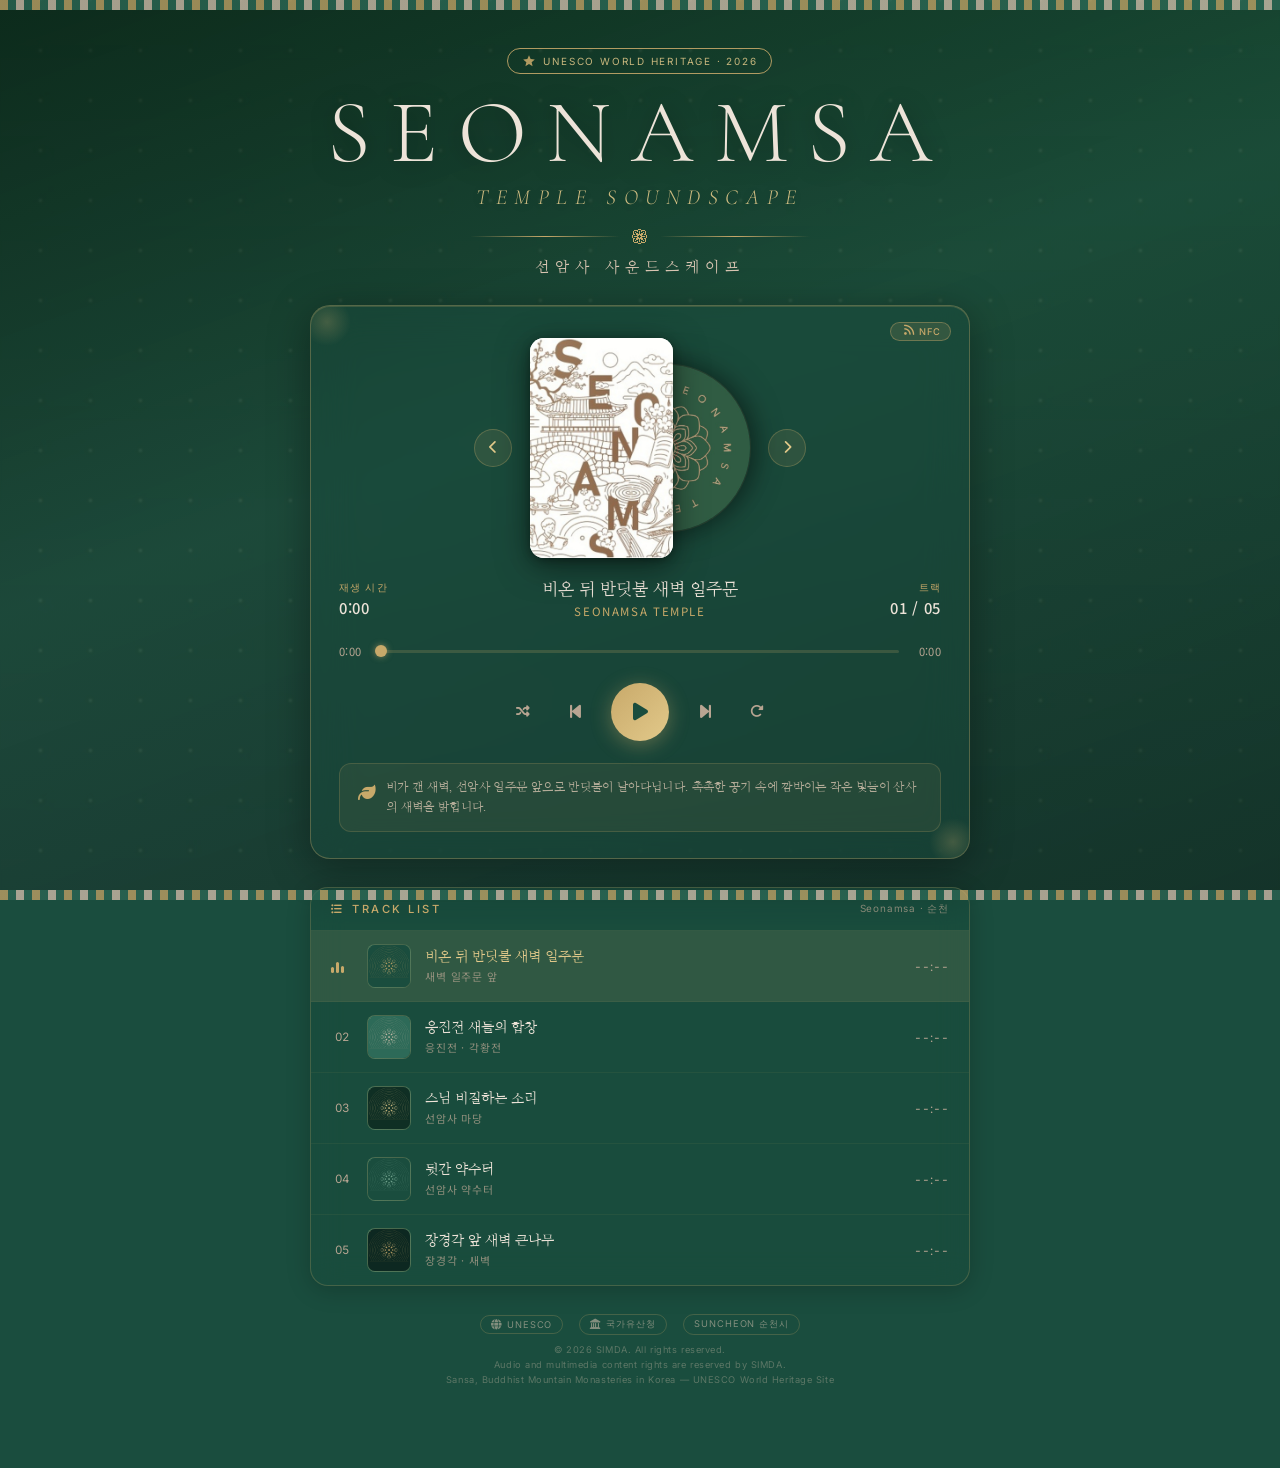
==== seonamsa/index.html @ 5c3d1f8a "feat(seonamsa): 헤더 타이틀 폰트 Cormorant Garamond 교체 + Soundscape 변경" ====
<!DOCTYPE html>
<html lang="ko">
<head>
  <meta charset="UTF-8" />
  <meta name="viewport" content="width=device-width, initial-scale=1.0" />
  <title>Seonamsa Temple Soundscape — 선암사 사운드스케이프</title>
  <meta name="description" content="유네스코 세계유산 선암사의 소리를 담은 사운드트랙. 종소리, 새소리, 계곡 물소리로 만나는 선암사의 고요한 시간." />

  <!-- Fonts -->
  <link rel="preconnect" href="https://fonts.googleapis.com" />
  <link rel="preconnect" href="https://fonts.gstatic.com" crossorigin />
  <link href="https://fonts.googleapis.com/css2?family=Nanum+Myeongjo:wght@400;700;800&family=Cormorant+Garamond:ital,wght@0,300;0,400;0,600;1,300;1,400;1,600&family=Cormorant:wght@300;400;500;600&family=Noto+Sans+KR:wght@300;400;500&family=Inter:wght@300;400;500&display=swap" rel="stylesheet" />

  <!-- Icons -->
  <link rel="stylesheet" href="https://cdn.jsdelivr.net/npm/@fortawesome/fontawesome-free@6.4.0/css/all.min.css" />

  <!-- Styles -->
  <link rel="stylesheet" href="/seonamsa/css/style.css" />
</head>
<body>

  <!-- 단청 상단 장식 -->
  <div class="danchung-top" aria-hidden="true"></div>
  <div class="danchung-bottom" aria-hidden="true"></div>

  <!-- 배경 레이어 -->
  <div class="bg-overlay" id="bgOverlay"></div>
  <div class="bg-image"   id="bgImage"></div>

  <!-- ════════ 메인 컨테이너 ════════ -->
  <main class="player-container">

    <!-- ── 헤더 타이틀 ── -->
    <header class="header-area">
      <div class="unesco-badge" aria-label="유네스코 세계유산">
        UNESCO World Heritage · 2026
      </div>

      <h1 class="title-en"><span class="title-main">Seonamsa</span><span class="title-sub">Temple Soundscape</span></h1>

      <div class="title-divider" aria-hidden="true">
        <span class="lotus-icon">❁</span>
      </div>

      <p class="title-ko">선암사 사운드스케이프</p>
    </header>

    <!-- ── 플레이어 카드 ── -->
    <section class="player-card" aria-label="음악 플레이어">

      <!-- NFC 배지 -->
      <div class="nfc-badge" aria-label="NFC 지원">
        <i class="fas fa-wifi" style="font-size:0.7rem;transform:rotate(45deg)"></i>
        NFC
      </div>

      <!-- 앨범 / 바이닐 -->
      <div class="artwork-section">
        <button class="nav-btn prev-btn" id="prevTrack" aria-label="이전 트랙">
          <i class="fas fa-chevron-left"></i>
        </button>

        <div class="artwork-wrapper">
          <div class="album-art" id="albumArt">
            <img src="/seonamsa/images/cd_cover.jpg" alt="CD 커버" id="albumImg" />
            <div class="album-fallback" id="albumFallback">
              <i class="fas fa-torii-gate"></i>
            </div>
          </div>
          <div class="vinyl" id="vinyl">
            <img src="/seonamsa/images/cd_disc.png" alt="CD 디스크" class="cd-disc-img" />
          </div>
        </div>

        <button class="nav-btn next-btn" id="nextTrack" aria-label="다음 트랙">
          <i class="fas fa-chevron-right"></i>
        </button>
      </div>

      <!-- 메타 정보 -->
      <div class="meta-row">
        <div class="meta-left">
          <span class="meta-label">재생 시간</span>
          <span class="meta-value" id="totalDuration">0:00</span>
        </div>
        <div class="track-info-center">
          <p class="track-title" id="trackTitle">트랙을 선택하세요</p>
          <p class="track-artist" id="trackArtist">Seonamsa Temple</p>
        </div>
        <div class="meta-right">
          <span class="meta-label">트랙</span>
          <span class="meta-value" id="trackNumber">01 / 05</span>
        </div>
      </div>

      <!-- 진행바 -->
      <div class="progress-section">
        <span class="time-current" id="timeCurrent">0:00</span>
        <div class="progress-bar-wrap" id="progressWrap"
             role="slider" aria-label="재생 위치"
             aria-valuemin="0" aria-valuemax="100" aria-valuenow="0" tabindex="0">
          <div class="progress-bar-bg">
            <div class="progress-bar-fill" id="progressFill"></div>
            <div class="progress-thumb"    id="progressThumb"></div>
          </div>
        </div>
        <span class="time-total" id="timeTotal">0:00</span>
      </div>

      <!-- 컨트롤 -->
      <div class="controls-section">
        <button class="ctrl-btn ctrl-sm" id="shuffleBtn" aria-label="셔플" title="셔플">
          <i class="fas fa-random"></i>
        </button>
        <button class="ctrl-btn ctrl-md" id="prevBtn" aria-label="이전" title="이전">
          <i class="fas fa-step-backward"></i>
        </button>
        <button class="ctrl-btn ctrl-lg play-pause-btn" id="playPauseBtn" aria-label="재생/일시정지">
          <i class="fas fa-play" id="playIcon"></i>
        </button>
        <button class="ctrl-btn ctrl-md" id="nextBtn" aria-label="다음" title="다음">
          <i class="fas fa-step-forward"></i>
        </button>
        <button class="ctrl-btn ctrl-sm" id="repeatBtn" aria-label="반복" title="반복">
          <i class="fas fa-redo-alt"></i>
        </button>
      </div>

      <!-- 사운드 설명 -->
      <div class="sound-description">
        <span class="sound-icon"><i class="fas fa-leaf"></i></span>
        <p id="soundDesc">
          선암사에 울려 퍼지는 은은한 종소리와 계곡을 따라 흐르는 물소리,
          숲 사이를 스치는 새소리와 풀벌레 소리까지 — 선암사의 풍경을 고스란히 담았습니다.
        </p>
      </div>

    </section>

    <!-- ── 트랙 리스트 ── -->
    <section class="tracklist-section" aria-label="트랙 목록">
      <div class="tracklist-header">
        <div class="tracklist-header-left">
          <i class="fas fa-list-ul"></i>
          <span>TRACK LIST</span>
        </div>
        <div class="tracklist-header-right">Seonamsa · 순천</div>
      </div>
      <ul class="tracklist" id="tracklist" role="list">
        <!-- JS로 동적 생성 -->
      </ul>
    </section>

    <!-- ── 푸터 ── -->
    <footer class="site-footer">
      <div class="footer-logos">
        <span class="footer-badge"><i class="fas fa-globe" style="font-size:0.65rem"></i> UNESCO</span>
        <span class="footer-badge"><i class="fas fa-landmark" style="font-size:0.65rem"></i> 국가유산청</span>
        <span class="footer-badge">SUNCHEON 순천시</span>
      </div>
      <p class="footer-copy">
        © 2026 SIMDA. All rights reserved.<br>
        Audio and multimedia content rights are reserved by SIMDA.<br>
        Sansa, Buddhist Mountain Monasteries in Korea — UNESCO World Heritage Site
      </p>
    </footer>

  </main>

  <!-- hidden audio -->
  <audio id="audioPlayer" preload="metadata"></audio>

  <script src="/seonamsa/js/player.js"></script>
</body>
</html>
---- seonamsa/css/style.css ----
/* ===================================================
   선암사 사운드트랙 — Redesign v2
   컨셉: 전통 단청 × 포레스트 그린 × 베이지 내추럴
   =================================================== */

/* ── Google Fonts (추가: Nanum Myeongjo 한글 세리프) ── */
@import url('https://fonts.googleapis.com/css2?family=Nanum+Myeongjo:wght@400;700;800&family=Cormorant+Garamond:ital,wght@0,300;0,400;0,600;1,300;1,400;1,600&family=Cormorant:wght@300;400;500;600&family=Noto+Sans+KR:wght@300;400;500&family=Inter:wght@300;400;500&display=swap');

/* ══════════════════════════════════════════
   CSS 변수 — 선암사 팔레트 (반드시 최상단)
══════════════════════════════════════════ */
:root {
  --green-deep:    #1A4D3E;
  --green-mid:     #2D6B58;
  --green-light:   #4A8A72;
  --green-pale:    #7EAF98;
  --beige:         #D9C5B2;
  --beige-light:   #EDE3D8;
  --beige-dark:    #B8A592;
  --gold:          #C8A96A;
  --gold-light:    #E2C98A;
  --white:         #F8F4EE;
  --text-dark:     #1A2E26;
  --text-mid:      #3D5E52;
  --text-light:    #7A9D8F;

  /* 투명도 레이어 */
  --glass-bg:      rgba(26, 77, 62, 0.45);
  --glass-border:  rgba(200, 169, 106, 0.35);
  --glass-hover:   rgba(26, 77, 62, 0.60);
}

/* ── RESET ── */
*, *::before, *::after {
  box-sizing: border-box;
  margin: 0;
  padding: 0;
}

html, body {
  width: 100%;
  min-height: 100vh;
  font-family: 'Noto Sans KR', 'Inter', sans-serif;
  overflow-x: hidden;
}

/* ══════════════════════════════════════════
   배경 — 포레스트 그린 자연 그라디언트
══════════════════════════════════════════ */
body {
  background: #1A4D3E;
}

.bg-image {
  position: fixed;
  inset: 0;
  background: url('../images/background.jpg') center center / cover no-repeat;
  background-color: #1A4D3E;
  z-index: 0;
}

.bg-overlay {
  position: fixed;
  inset: 0;
  background: linear-gradient(
    160deg,
    rgba(10, 35, 25, 0.82) 0%,
    rgba(26, 77, 62, 0.70) 45%,
    rgba(15, 50, 38, 0.80) 100%
  );
  backdrop-filter: blur(1px);
  -webkit-backdrop-filter: blur(1px);
  z-index: 1;
}

/* ══════════════════════════════════════════
   단청 SVG 패턴 — 상단/하단 장식
══════════════════════════════════════════ */
.danchung-top,
.danchung-bottom {
  position: fixed;
  left: 0;
  right: 0;
  height: 10px;
  z-index: 3;
  background: repeating-linear-gradient(
    90deg,
    var(--gold)       0px,
    var(--gold)       8px,
    var(--green-mid)  8px,
    var(--green-mid)  16px,
    var(--beige)      16px,
    var(--beige)      24px,
    var(--green-mid)  24px,
    var(--green-mid)  32px
  );
  opacity: 0.75;
}
.danchung-top    { top: 0; }
.danchung-bottom { bottom: 0; }

/* ══════════════════════════════════════════
   메인 컨테이너
══════════════════════════════════════════ */
.player-container {
  position: relative;
  z-index: 2;
  min-height: 100vh;
  display: flex;
  flex-direction: column;
  align-items: center;
  justify-content: flex-start;
  padding: 48px 16px 64px;
  gap: 28px;
}

/* ══════════════════════════════════════════
   헤더 — 유네스코 배지 + 타이틀
══════════════════════════════════════════ */
.header-area {
  display: flex;
  flex-direction: column;
  align-items: center;
  gap: 14px;
  text-align: center;
  user-select: none;
}

.unesco-badge {
  display: inline-flex;
  align-items: center;
  gap: 7px;
  padding: 5px 14px;
  border: 1px solid var(--gold);
  border-radius: 100px;
  font-size: 0.62rem;
  letter-spacing: 0.18em;
  color: var(--gold-light);
  text-transform: uppercase;
  font-family: 'Inter', sans-serif;
  font-weight: 400;
  opacity: 0.88;
}
.unesco-badge::before {
  content: '';
  width: 14px;
  height: 14px;
  background: var(--gold);
  mask-image: url("data:image/svg+xml,%3Csvg xmlns='http://www.w3.org/2000/svg' viewBox='0 0 24 24'%3E%3Cpath d='M12 2L9.19 8.63 2 9.24l5.46 4.73L5.82 21 12 17.27 18.18 21l-1.64-7.03L22 9.24l-7.19-.61L12 2z'/%3E%3C/svg%3E");
  -webkit-mask-image: url("data:image/svg+xml,%3Csvg xmlns='http://www.w3.org/2000/svg' viewBox='0 0 24 24'%3E%3Cpath d='M12 2L9.19 8.63 2 9.24l5.46 4.73L5.82 21 12 17.27 18.18 21l-1.64-7.03L22 9.24l-7.19-.61L12 2z'/%3E%3C/svg%3E");
  mask-size: contain;
  -webkit-mask-size: contain;
  mask-repeat: no-repeat;
  -webkit-mask-repeat: no-repeat;
  flex-shrink: 0;
}

.title-en {
  display: flex;
  flex-direction: column;
  align-items: center;
  gap: 2px;
  line-height: 1;
}

.title-main {
  font-family: 'Cormorant Garamond', 'Cormorant', serif;
  font-style: normal;
  font-weight: 300;
  font-size: clamp(2.8rem, 9vw, 5.6rem);
  color: var(--beige-light);
  letter-spacing: 0.22em;
  text-transform: uppercase;
  text-shadow: 0 2px 24px rgba(0,0,0,0.35);
  line-height: 1;
}

.title-sub {
  font-family: 'Cormorant Garamond', 'Cormorant', serif;
  font-style: italic;
  font-weight: 300;
  font-size: clamp(0.88rem, 2.8vw, 1.35rem);
  color: var(--gold-light);
  letter-spacing: 0.35em;
  text-transform: uppercase;
  opacity: 0.9;
  line-height: 1.6;
  text-shadow: 0 1px 12px rgba(0,0,0,0.3);
}

.title-divider {
  display: flex;
  align-items: center;
  gap: 12px;
  width: 100%;
  max-width: 340px;
}
.title-divider::before,
.title-divider::after {
  content: '';
  flex: 1;
  height: 1px;
  background: linear-gradient(90deg, transparent, var(--gold), transparent);
}
.lotus-icon {
  font-size: 1rem;
  color: var(--gold);
  line-height: 1;
}

.title-ko {
  font-family: 'Nanum Myeongjo', serif;
  font-weight: 400;
  font-size: clamp(0.8rem, 2.2vw, 0.95rem);
  color: var(--beige);
  letter-spacing: 0.4em;
}

/* ══════════════════════════════════════════
   플레이어 카드
══════════════════════════════════════════ */
.player-card {
  width: 100%;
  max-width: 660px;
  background: var(--glass-bg);
  border: 1px solid var(--glass-border);
  border-radius: 20px;
  backdrop-filter: blur(22px);
  -webkit-backdrop-filter: blur(22px);
  padding: 32px 28px 26px;
  display: flex;
  flex-direction: column;
  gap: 22px;
  box-shadow:
    0 8px 40px rgba(0,0,0,0.35),
    inset 0 1px 0 rgba(200,169,106,0.2);
  position: relative;
  overflow: hidden;
}

/* 카드 모서리 단청 장식 */
.player-card::before,
.player-card::after {
  content: '';
  position: absolute;
  width: 48px;
  height: 48px;
  opacity: 0.25;
  background:
    radial-gradient(circle at 50% 50%, var(--gold) 0%, transparent 70%);
  pointer-events: none;
}
.player-card::before { top: -8px; left: -8px; }
.player-card::after  { bottom: -8px; right: -8px; }

/* ── 앨범/바이닐 영역 ── */
.artwork-section {
  display: flex;
  align-items: center;
  justify-content: center;
  gap: 18px;
}

.artwork-wrapper {
  position: relative;
  width: 220px;
  height: 220px;
  flex-shrink: 0;
}

/* ── CD 커버 (실제 이미지) ── */
.album-art {
  position: absolute;
  left: 0;
  top: 0;
  width: 65%;
  height: 100%;
  border-radius: 14px;
  overflow: hidden;
  z-index: 2;
  box-shadow:
    0 8px 32px rgba(0,0,0,0.5),
    0 2px 8px rgba(0,0,0,0.3);
  background: #ffffff;
  display: flex;
  align-items: center;
  justify-content: center;
}

.album-art img {
  width: 100%;
  height: 100%;
  object-fit: cover;
  object-position: center;
  display: block;
}

.album-fallback {
  position: absolute;
  inset: 0;
  display: flex;
  align-items: center;
  justify-content: center;
  color: var(--gold);
  font-size: 2.8rem;
}

/* ── CD 디스크 (실제 이미지 + 회전 애니메이션) ── */
.vinyl {
  position: absolute;
  right: 0;
  top: 50%;
  transform: translateY(-50%);
  width: 76%;
  height: 76%;
  border-radius: 50%;
  overflow: hidden;
  z-index: 1;
  box-shadow:
    4px 0 28px rgba(0,0,0,0.55),
    0 0 0 1px rgba(200,169,106,0.15);
}

/* CD 디스크 이미지 */
.cd-disc-img {
  width: 100%;
  height: 100%;
  object-fit: cover;
  display: block;
  border-radius: 50%;
}

/* vinyl::before, ::after 제거 — 이미지로 대체 */
.vinyl::before,
.vinyl::after {
  display: none;
}

/* 기존 vinyl-center, vinyl-label-ring 숨김 */
.vinyl-center,
.vinyl-label-ring {
  display: none;
}

/* 단청 꽃 SVG 인라인 */
.vinyl-center::before {
  content: '';
  position: absolute;
  inset: 0;
  background-image: url("data:image/svg+xml,%3Csvg xmlns='http://www.w3.org/2000/svg' viewBox='0 0 100 100'%3E%3Ccircle cx='50' cy='50' r='48' fill='none' stroke='%23C8A96A' stroke-width='1' opacity='0.5'/%3E%3Ccircle cx='50' cy='50' r='5' fill='%23C8A96A' opacity='0.8'/%3E%3Cg opacity='0.6' fill='%23C8A96A'%3E%3Cellipse cx='50' cy='28' rx='4' ry='10' transform='rotate(0 50 50)'/%3E%3Cellipse cx='50' cy='28' rx='4' ry='10' transform='rotate(45 50 50)'/%3E%3Cellipse cx='50' cy='28' rx='4' ry='10' transform='rotate(90 50 50)'/%3E%3Cellipse cx='50' cy='28' rx='4' ry='10' transform='rotate(135 50 50)'/%3E%3Cellipse cx='50' cy='28' rx='4' ry='10' transform='rotate(180 50 50)'/%3E%3Cellipse cx='50' cy='28' rx='4' ry='10' transform='rotate(225 50 50)'/%3E%3Cellipse cx='50' cy='28' rx='4' ry='10' transform='rotate(270 50 50)'/%3E%3Cellipse cx='50' cy='28' rx='4' ry='10' transform='rotate(315 50 50)'/%3E%3C/g%3E%3C/svg%3E");
  background-size: contain;
  background-repeat: no-repeat;
  background-position: center;
}

.vinyl-center::after {
  content: '';
  position: absolute;
  top: 50%;
  left: 50%;
  transform: translate(-50%, -50%);
  width: 22%;
  height: 22%;
  border-radius: 50%;
  background: rgba(0,0,0,0.6);
  z-index: 4;
}

/* 바이닐 바깥 링 텍스트 효과 */
.vinyl-label-ring {
  position: absolute;
  inset: 0;
  border-radius: 50%;
  z-index: 2;
  /* CSS로 원형 텍스트 모방 */
  border: 1px solid rgba(200,169,106,0.2);
}

.vinyl.spinning {
  animation: spinVinyl 4s linear infinite;
}

@keyframes spinVinyl {
  from { transform: translateY(-50%) rotate(0deg); }
  to   { transform: translateY(-50%) rotate(360deg); }
}

.nav-btn {
  background: rgba(200,169,106,0.12);
  border: 1px solid rgba(200,169,106,0.3);
  color: var(--gold-light);
  width: 38px;
  height: 38px;
  border-radius: 50%;
  cursor: pointer;
  display: flex;
  align-items: center;
  justify-content: center;
  font-size: 0.85rem;
  transition: all 0.2s ease;
  flex-shrink: 0;
}
.nav-btn:hover {
  background: rgba(200,169,106,0.22);
  color: var(--beige-light);
  transform: scale(1.08);
}

/* ── 메타 행 ── */
.meta-row {
  display: flex;
  align-items: center;
  justify-content: space-between;
  gap: 8px;
}

.meta-left, .meta-right {
  display: flex;
  flex-direction: column;
  gap: 2px;
  min-width: 60px;
}
.meta-right { align-items: flex-end; }

.meta-label {
  font-size: 0.6rem;
  color: var(--gold);
  letter-spacing: 0.12em;
  text-transform: uppercase;
  font-family: 'Inter', sans-serif;
}

.meta-value {
  font-size: 0.92rem;
  color: var(--beige-light);
  font-weight: 500;
  letter-spacing: 0.05em;
  font-variant-numeric: tabular-nums;
}

.track-info-center {
  text-align: center;
  flex: 1;
  overflow: hidden;
}

.track-title {
  font-size: clamp(0.9rem, 2.5vw, 1.05rem);
  font-weight: 500;
  color: var(--beige-light);
  white-space: nowrap;
  overflow: hidden;
  text-overflow: ellipsis;
  font-family: 'Nanum Myeongjo', serif;
}

.track-artist {
  font-size: 0.72rem;
  color: var(--gold);
  margin-top: 3px;
  letter-spacing: 0.14em;
  text-transform: uppercase;
}

/* ── 진행바 ── */
.progress-section {
  display: flex;
  align-items: center;
  gap: 10px;
}

.time-current, .time-total {
  font-size: 0.7rem;
  color: var(--beige-dark);
  min-width: 32px;
  letter-spacing: 0.03em;
  font-variant-numeric: tabular-nums;
  flex-shrink: 0;
}
.time-total { text-align: right; }

.progress-bar-wrap {
  flex: 1;
  height: 20px;
  display: flex;
  align-items: center;
  cursor: pointer;
  position: relative;
}

.progress-bar-bg {
  width: 100%;
  height: 3px;
  background: rgba(200,169,106,0.2);
  border-radius: 100px;
  position: relative;
  transition: height 0.2s;
}

.progress-bar-wrap:hover .progress-bar-bg { height: 5px; }

.progress-bar-fill {
  height: 100%;
  width: 0%;
  background: linear-gradient(90deg, var(--green-light), var(--gold));
  border-radius: 100px;
  transition: width 0.1s linear;
}

.progress-thumb {
  position: absolute;
  top: 50%;
  left: 0%;
  transform: translate(-50%, -50%);
  width: 12px;
  height: 12px;
  background: var(--gold);
  border-radius: 50%;
  box-shadow: 0 0 6px rgba(200,169,106,0.6);
  transition: left 0.1s linear;
  pointer-events: none;
}

/* ── 컨트롤 버튼 ── */
.controls-section {
  display: flex;
  align-items: center;
  justify-content: center;
  gap: 16px;
}

.ctrl-btn {
  background: none;
  border: none;
  color: var(--beige-dark);
  cursor: pointer;
  display: flex;
  align-items: center;
  justify-content: center;
  border-radius: 50%;
  transition: all 0.2s ease;
}
.ctrl-btn:hover {
  color: var(--gold-light);
  transform: scale(1.1);
}
.ctrl-btn.active { color: var(--gold); }

.ctrl-sm { width: 32px; height: 32px; font-size: 0.85rem; }
.ctrl-md { width: 40px; height: 40px; font-size: 1.1rem; }

.play-pause-btn {
  width: 58px;
  height: 58px;
  font-size: 1.25rem;
  background: linear-gradient(135deg, var(--gold) 0%, var(--gold-light) 100%);
  color: var(--green-deep) !important;
  box-shadow: 0 4px 20px rgba(200,169,106,0.4);
  border: none;
}
.play-pause-btn:hover {
  background: linear-gradient(135deg, var(--gold-light) 0%, var(--gold) 100%);
  transform: scale(1.08) !important;
  box-shadow: 0 6px 28px rgba(200,169,106,0.5);
  color: var(--green-deep) !important;
}

/* ── 사운드 설명 텍스트 (새 섹션) ── */
.sound-description {
  background: rgba(200,169,106,0.08);
  border: 1px solid rgba(200,169,106,0.2);
  border-radius: 12px;
  padding: 14px 18px;
  display: flex;
  align-items: flex-start;
  gap: 10px;
}

.sound-description .sound-icon {
  font-size: 1.1rem;
  color: var(--gold);
  margin-top: 1px;
  flex-shrink: 0;
}

.sound-description p {
  font-size: 0.72rem;
  line-height: 1.7;
  color: rgba(217,197,178,0.8);
  letter-spacing: 0.03em;
  font-family: 'Nanum Myeongjo', serif;
}

/* ══════════════════════════════════════════
   트랙리스트 섹션
══════════════════════════════════════════ */
.tracklist-section {
  width: 100%;
  max-width: 660px;
  background: rgba(26, 77, 62, 0.38);
  border: 1px solid rgba(200,169,106,0.25);
  border-radius: 18px;
  backdrop-filter: blur(16px);
  -webkit-backdrop-filter: blur(16px);
  overflow: hidden;
  box-shadow: 0 4px 24px rgba(0,0,0,0.2);
}

.tracklist-header {
  display: flex;
  align-items: center;
  justify-content: space-between;
  padding: 14px 20px;
  border-bottom: 1px solid rgba(200,169,106,0.15);
}

.tracklist-header-left {
  display: flex;
  align-items: center;
  gap: 8px;
  font-size: 0.7rem;
  font-weight: 500;
  color: var(--gold);
  letter-spacing: 0.22em;
  text-transform: uppercase;
  font-family: 'Inter', sans-serif;
}

.tracklist-header-right {
  font-size: 0.62rem;
  color: var(--beige-dark);
  letter-spacing: 0.08em;
  font-family: 'Inter', sans-serif;
  opacity: 0.7;
}

.tracklist { list-style: none; }

.track-item {
  display: flex;
  align-items: center;
  gap: 14px;
  padding: 13px 20px;
  cursor: pointer;
  transition: background 0.2s ease;
  border-bottom: 1px solid rgba(200,169,106,0.07);
}
.track-item:last-child { border-bottom: none; }
.track-item:hover { background: rgba(200,169,106,0.08); }
.track-item.playing { background: rgba(200,169,106,0.13); }

.track-num {
  font-size: 0.72rem;
  color: var(--beige-dark);
  min-width: 22px;
  text-align: center;
  font-variant-numeric: tabular-nums;
  font-family: 'Inter', sans-serif;
}
.track-item.playing .track-num { color: var(--gold); }

/* 이퀄라이저 */
.playing-indicator { display: none; }
.track-item.playing .playing-indicator {
  display: flex;
  gap: 2px;
  align-items: flex-end;
  height: 14px;
}
.playing-indicator span {
  display: inline-block;
  width: 3px;
  background: var(--gold);
  border-radius: 2px;
  animation: equalizer 0.8s ease-in-out infinite alternate;
}
.playing-indicator span:nth-child(1) { height: 6px;  animation-delay: 0s; }
.playing-indicator span:nth-child(2) { height: 11px; animation-delay: 0.15s; }
.playing-indicator span:nth-child(3) { height: 7px;  animation-delay: 0.3s; }

@keyframes equalizer {
  from { transform: scaleY(0.35); }
  to   { transform: scaleY(1); }
}

.track-cover-thumb {
  width: 44px;
  height: 44px;
  border-radius: 8px;
  background: linear-gradient(135deg, var(--green-mid), var(--green-deep));
  border: 1px solid rgba(200,169,106,0.25);
  flex-shrink: 0;
  display: flex;
  align-items: center;
  justify-content: center;
  overflow: hidden;
  color: var(--gold);
  font-size: 1.1rem;
}
.track-cover-thumb img { width: 100%; height: 100%; object-fit: cover; }

.track-details { flex: 1; overflow: hidden; }

.track-name {
  font-size: 0.88rem;
  font-weight: 500;
  color: var(--beige-light);
  white-space: nowrap;
  overflow: hidden;
  text-overflow: ellipsis;
  font-family: 'Nanum Myeongjo', serif;
}
.track-item.playing .track-name { color: var(--gold-light); }

.track-meta {
  font-size: 0.68rem;
  color: var(--beige-dark);
  margin-top: 2px;
  letter-spacing: 0.08em;
  opacity: 0.75;
}

.track-duration {
  font-size: 0.75rem;
  color: var(--beige-dark);
  min-width: 36px;
  text-align: right;
  font-variant-numeric: tabular-nums;
  flex-shrink: 0;
  font-family: 'Inter', sans-serif;
}

/* ══════════════════════════════════════════
   푸터 — 저작권 + 로고
══════════════════════════════════════════ */
.site-footer {
  display: flex;
  flex-direction: column;
  align-items: center;
  gap: 8px;
  padding-bottom: 16px;
  user-select: none;
}

.footer-logos {
  display: flex;
  align-items: center;
  gap: 16px;
  flex-wrap: wrap;
  justify-content: center;
}

.footer-badge {
  display: inline-flex;
  align-items: center;
  gap: 5px;
  padding: 3px 10px;
  border: 1px solid rgba(200,169,106,0.25);
  border-radius: 100px;
  font-size: 0.58rem;
  letter-spacing: 0.1em;
  color: rgba(217,197,178,0.55);
  text-transform: uppercase;
  font-family: 'Inter', sans-serif;
}

.footer-copy {
  font-size: 0.58rem;
  color: rgba(217,197,178,0.35);
  letter-spacing: 0.06em;
  text-align: center;
  line-height: 1.6;
  font-family: 'Inter', sans-serif;
}

/* ══════════════════════════════════════════
   NFC 탭 배지 (플레이어 카드 우상단)
══════════════════════════════════════════ */
.nfc-badge {
  position: absolute;
  top: 16px;
  right: 18px;
  display: flex;
  align-items: center;
  gap: 4px;
  padding: 3px 9px;
  background: rgba(200,169,106,0.15);
  border: 1px solid rgba(200,169,106,0.4);
  border-radius: 100px;
  font-size: 0.58rem;
  letter-spacing: 0.12em;
  color: var(--gold);
  font-family: 'Inter', sans-serif;
  font-weight: 500;
}

/* ══════════════════════════════════════════
   스크롤바
══════════════════════════════════════════ */
::-webkit-scrollbar { width: 5px; }
::-webkit-scrollbar-track { background: transparent; }
::-webkit-scrollbar-thumb {
  background: rgba(200,169,106,0.25);
  border-radius: 3px;
}

/* ══════════════════════════════════════════
   반응형
══════════════════════════════════════════ */
@media (max-width: 600px) {
  .player-container {
    padding: 32px 12px 48px;
    gap: 20px;
  }
  .player-card {
    padding: 22px 16px 20px;
    border-radius: 16px;
    gap: 18px;
  }
  .artwork-wrapper {
    width: 180px;
    height: 180px;
  }
  .track-item { padding: 11px 14px; gap: 10px; }
  .track-cover-thumb { width: 38px; height: 38px; }
  .controls-section { gap: 12px; }
  .play-pause-btn { width: 52px; height: 52px; font-size: 1.15rem; }
  .ctrl-md { width: 36px; height: 36px; }
  .title-main { font-size: clamp(2.2rem, 10vw, 3.4rem); letter-spacing: 0.18em; }
  .title-sub  { font-size: clamp(0.75rem, 3vw, 1rem); letter-spacing: 0.28em; }
}

@media (max-width: 380px) {
  .artwork-wrapper { width: 150px; height: 150px; }
  .controls-section { gap: 8px; }
  .play-pause-btn { width: 46px; height: 46px; }
}

/* 포커스 스타일 */
button:focus-visible {
  outline: 2px solid var(--gold);
  outline-offset: 2px;
}
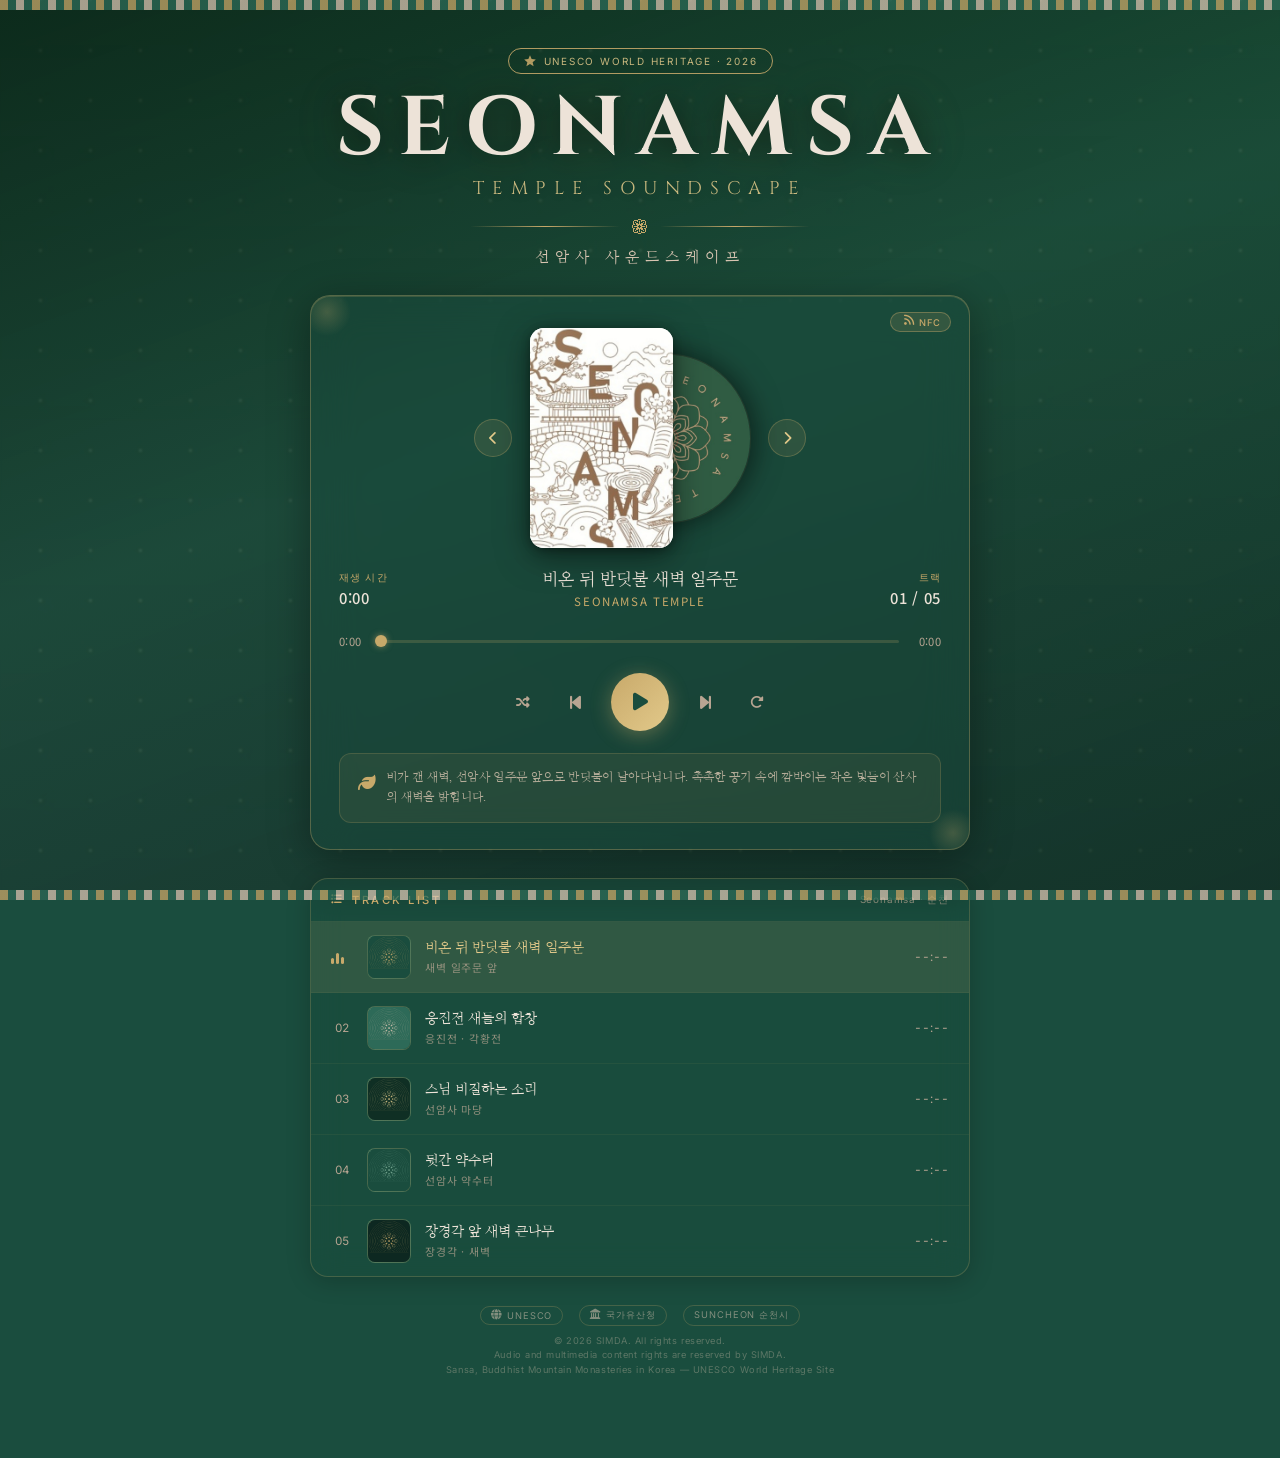
==== commit 8e17e9d5: "feat(seonamsa): 헤더 타이틀 폰트 Cinzel bold로 교체 - 웅장하고 선명한 세리프" ====
--- a/seonamsa/index.html
+++ b/seonamsa/index.html
@@ -9,7 +9,7 @@
   <!-- Fonts -->
   <link rel="preconnect" href="https://fonts.googleapis.com" />
   <link rel="preconnect" href="https://fonts.gstatic.com" crossorigin />
-  <link href="https://fonts.googleapis.com/css2?family=Nanum+Myeongjo:wght@400;700;800&family=Cormorant+Garamond:ital,wght@0,300;0,400;0,600;1,300;1,400;1,600&family=Cormorant:wght@300;400;500;600&family=Noto+Sans+KR:wght@300;400;500&family=Inter:wght@300;400;500&display=swap" rel="stylesheet" />
+  <link href="https://fonts.googleapis.com/css2?family=Nanum+Myeongjo:wght@400;700;800&family=Cinzel:wght@400;600;700;900&family=Cinzel+Decorative:wght@400;700&family=Noto+Sans+KR:wght@300;400;500&family=Inter:wght@300;400;500&display=swap" rel="stylesheet" />
 
   <!-- Icons -->
   <link rel="stylesheet" href="https://cdn.jsdelivr.net/npm/@fortawesome/fontawesome-free@6.4.0/css/all.min.css" />
--- a/seonamsa/css/style.css
+++ b/seonamsa/css/style.css
@@ -4,7 +4,7 @@
    =================================================== */
 
 /* ── Google Fonts (추가: Nanum Myeongjo 한글 세리프) ── */
-@import url('https://fonts.googleapis.com/css2?family=Nanum+Myeongjo:wght@400;700;800&family=Cormorant+Garamond:ital,wght@0,300;0,400;0,600;1,300;1,400;1,600&family=Cormorant:wght@300;400;500;600&family=Noto+Sans+KR:wght@300;400;500&family=Inter:wght@300;400;500&display=swap');
+@import url('https://fonts.googleapis.com/css2?family=Nanum+Myeongjo:wght@400;700;800&family=Cinzel:wght@400;600;700;900&family=Cinzel+Decorative:wght@400;700&family=Noto+Sans+KR:wght@300;400;500&family=Inter:wght@300;400;500&display=swap');
 
 /* ══════════════════════════════════════════
    CSS 변수 — 선암사 팔레트 (반드시 최상단)
@@ -164,27 +164,27 @@
 }
 
 .title-main {
-  font-family: 'Cormorant Garamond', 'Cormorant', serif;
+  font-family: 'Cinzel', serif;
   font-style: normal;
-  font-weight: 300;
-  font-size: clamp(2.8rem, 9vw, 5.6rem);
+  font-weight: 700;
+  font-size: clamp(2.6rem, 8.5vw, 5.2rem);
   color: var(--beige-light);
-  letter-spacing: 0.22em;
+  letter-spacing: 0.18em;
   text-transform: uppercase;
-  text-shadow: 0 2px 24px rgba(0,0,0,0.35);
+  text-shadow: 0 2px 28px rgba(0,0,0,0.45), 0 0 60px rgba(195,160,90,0.15);
   line-height: 1;
 }
 
 .title-sub {
-  font-family: 'Cormorant Garamond', 'Cormorant', serif;
-  font-style: italic;
-  font-weight: 300;
-  font-size: clamp(0.88rem, 2.8vw, 1.35rem);
+  font-family: 'Cinzel', serif;
+  font-style: normal;
+  font-weight: 400;
+  font-size: clamp(0.82rem, 2.6vw, 1.15rem);
   color: var(--gold-light);
-  letter-spacing: 0.35em;
+  letter-spacing: 0.42em;
   text-transform: uppercase;
-  opacity: 0.9;
-  line-height: 1.6;
+  opacity: 0.88;
+  line-height: 1.7;
   text-shadow: 0 1px 12px rgba(0,0,0,0.3);
 }
 
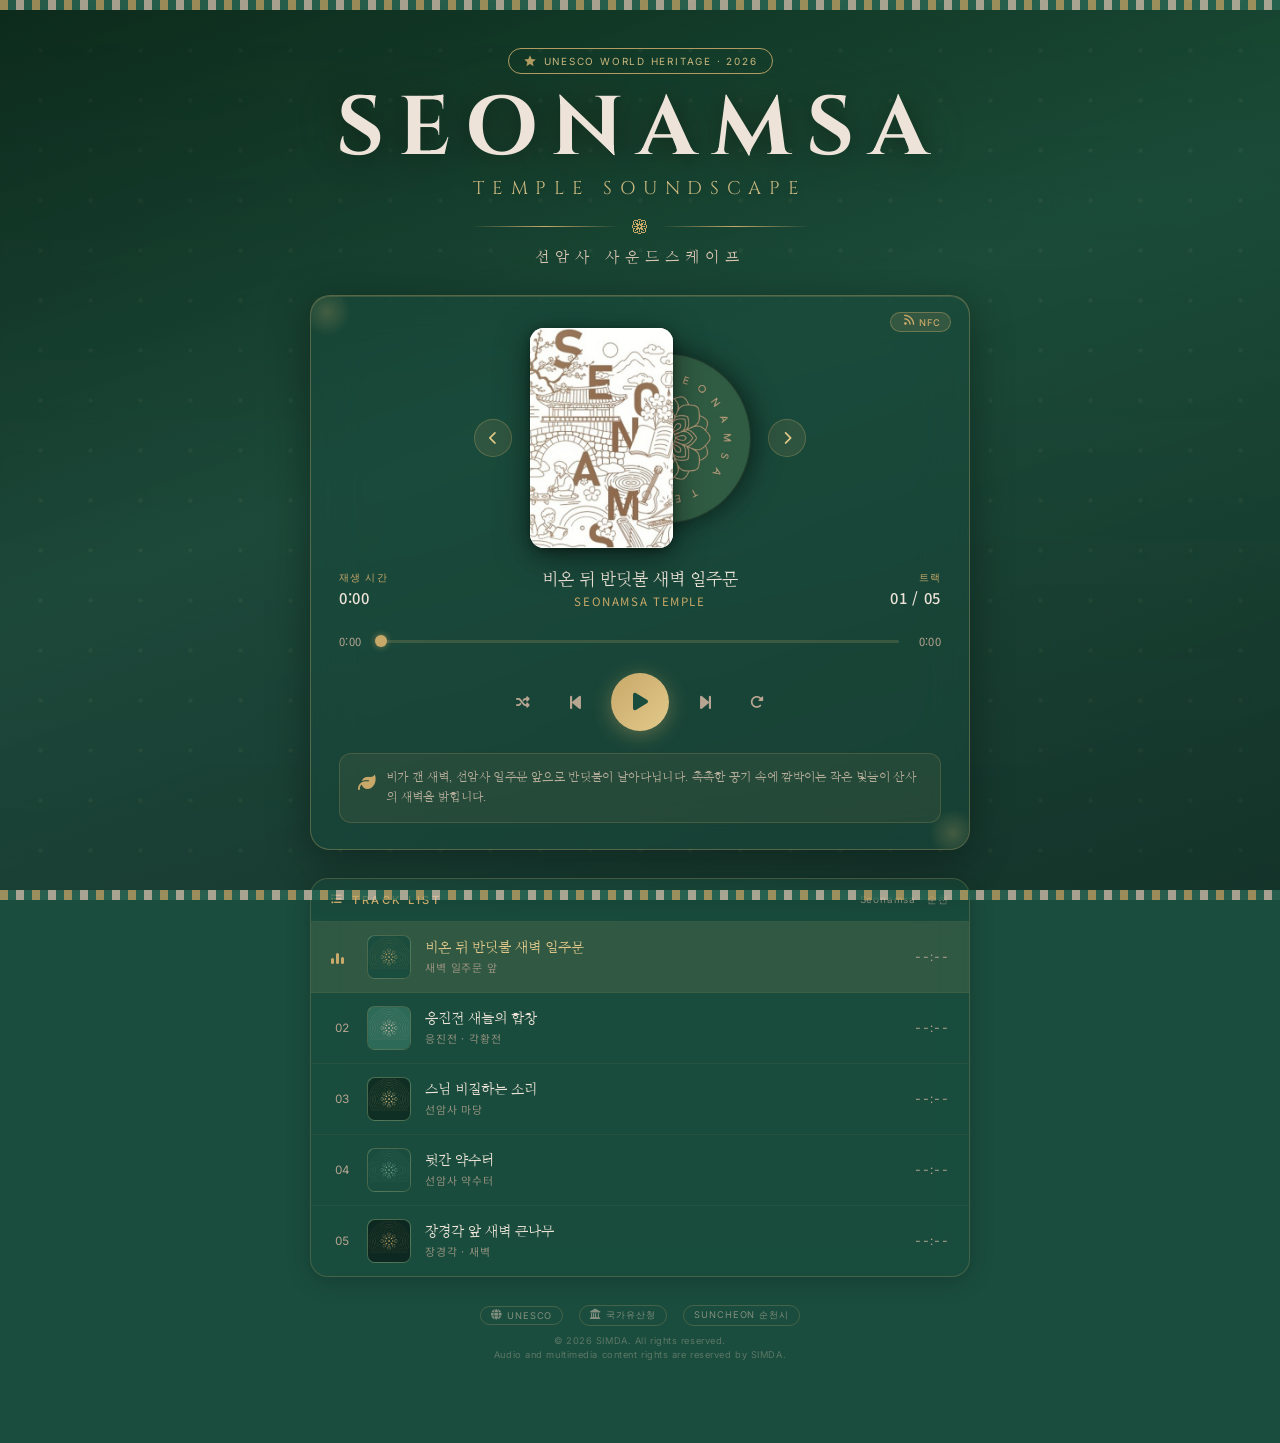
==== commit 5dde90d8: "fix(seonamsa): 푸터 Sansa Buddhist 줄 제거" ====
--- a/seonamsa/index.html
+++ b/seonamsa/index.html
@@ -160,8 +160,7 @@
       </div>
       <p class="footer-copy">
         © 2026 SIMDA. All rights reserved.<br>
-        Audio and multimedia content rights are reserved by SIMDA.<br>
-        Sansa, Buddhist Mountain Monasteries in Korea — UNESCO World Heritage Site
+        Audio and multimedia content rights are reserved by SIMDA.
       </p>
     </footer>
 
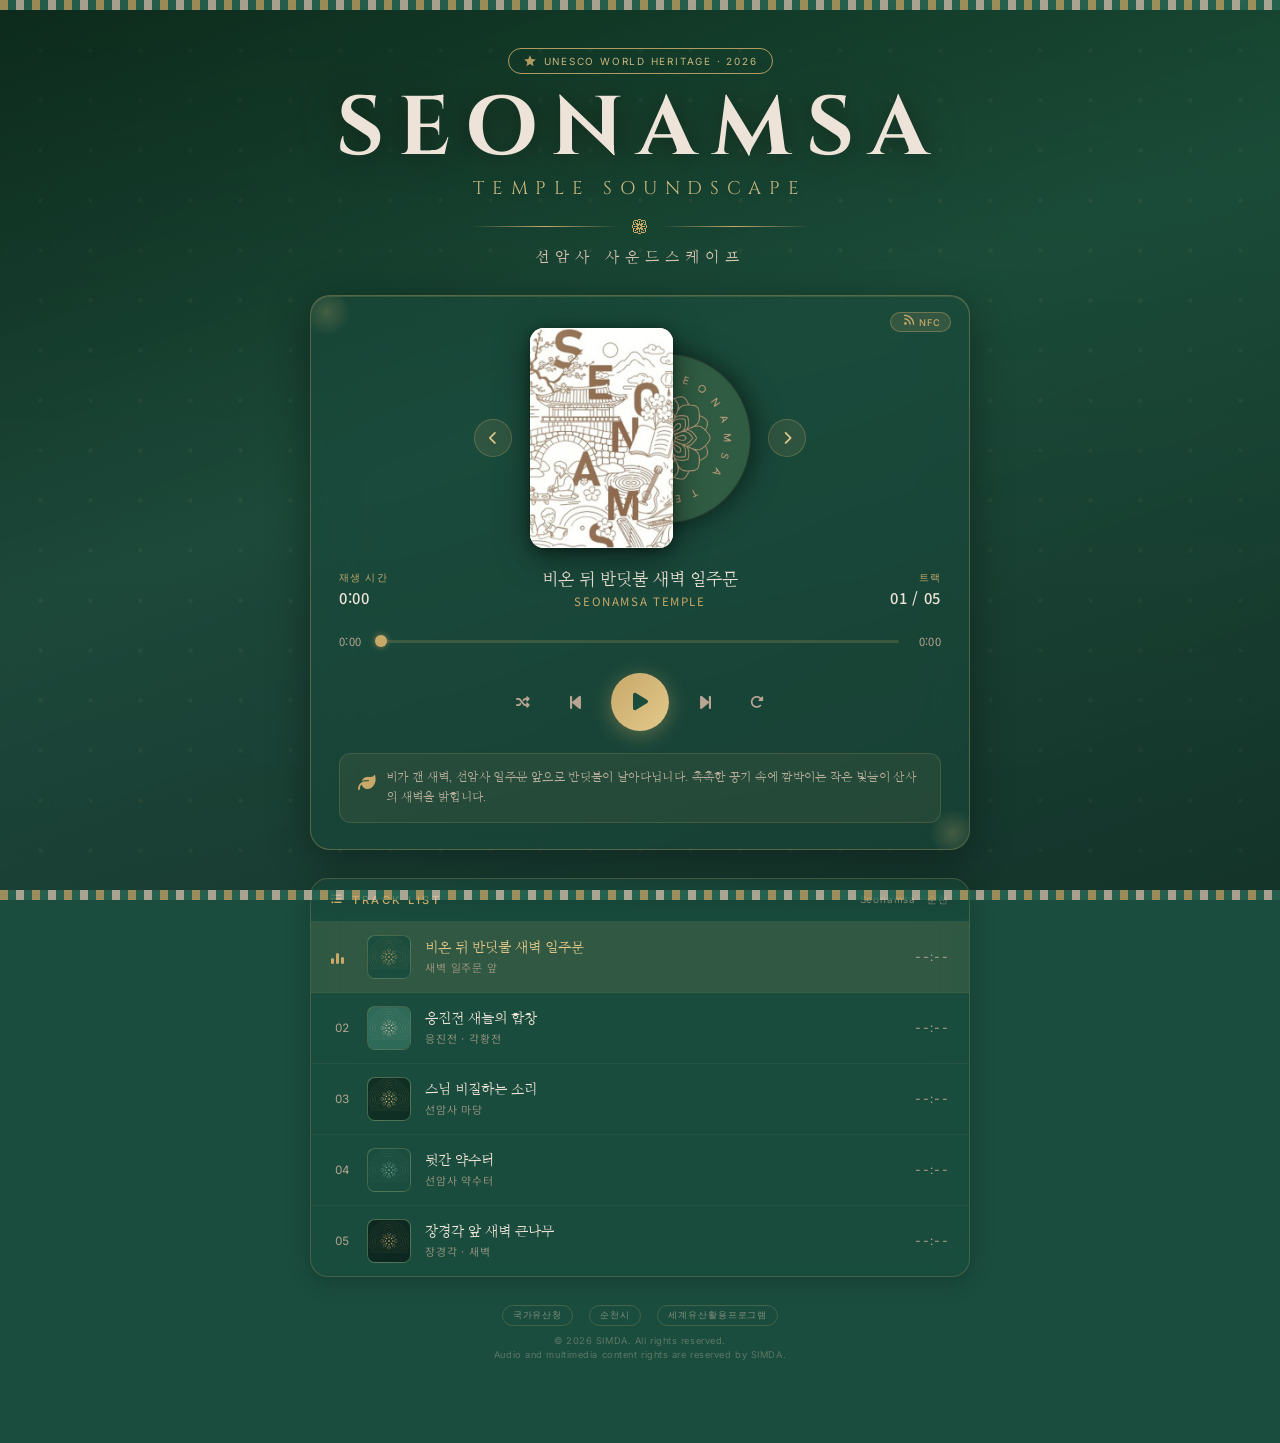
==== commit ee95d6d2: "fix(seonamsa): 푸터 배지 한글 통일 - 국가유산청/순천시/세계유산활용프로그램" ====
--- a/seonamsa/index.html
+++ b/seonamsa/index.html
@@ -154,9 +154,9 @@
     <!-- ── 푸터 ── -->
     <footer class="site-footer">
       <div class="footer-logos">
-        <span class="footer-badge"><i class="fas fa-globe" style="font-size:0.65rem"></i> UNESCO</span>
-        <span class="footer-badge"><i class="fas fa-landmark" style="font-size:0.65rem"></i> 국가유산청</span>
-        <span class="footer-badge">SUNCHEON 순천시</span>
+        <span class="footer-badge">국가유산청</span>
+        <span class="footer-badge">순천시</span>
+        <span class="footer-badge">세계유산활용프로그램</span>
       </div>
       <p class="footer-copy">
         © 2026 SIMDA. All rights reserved.<br>
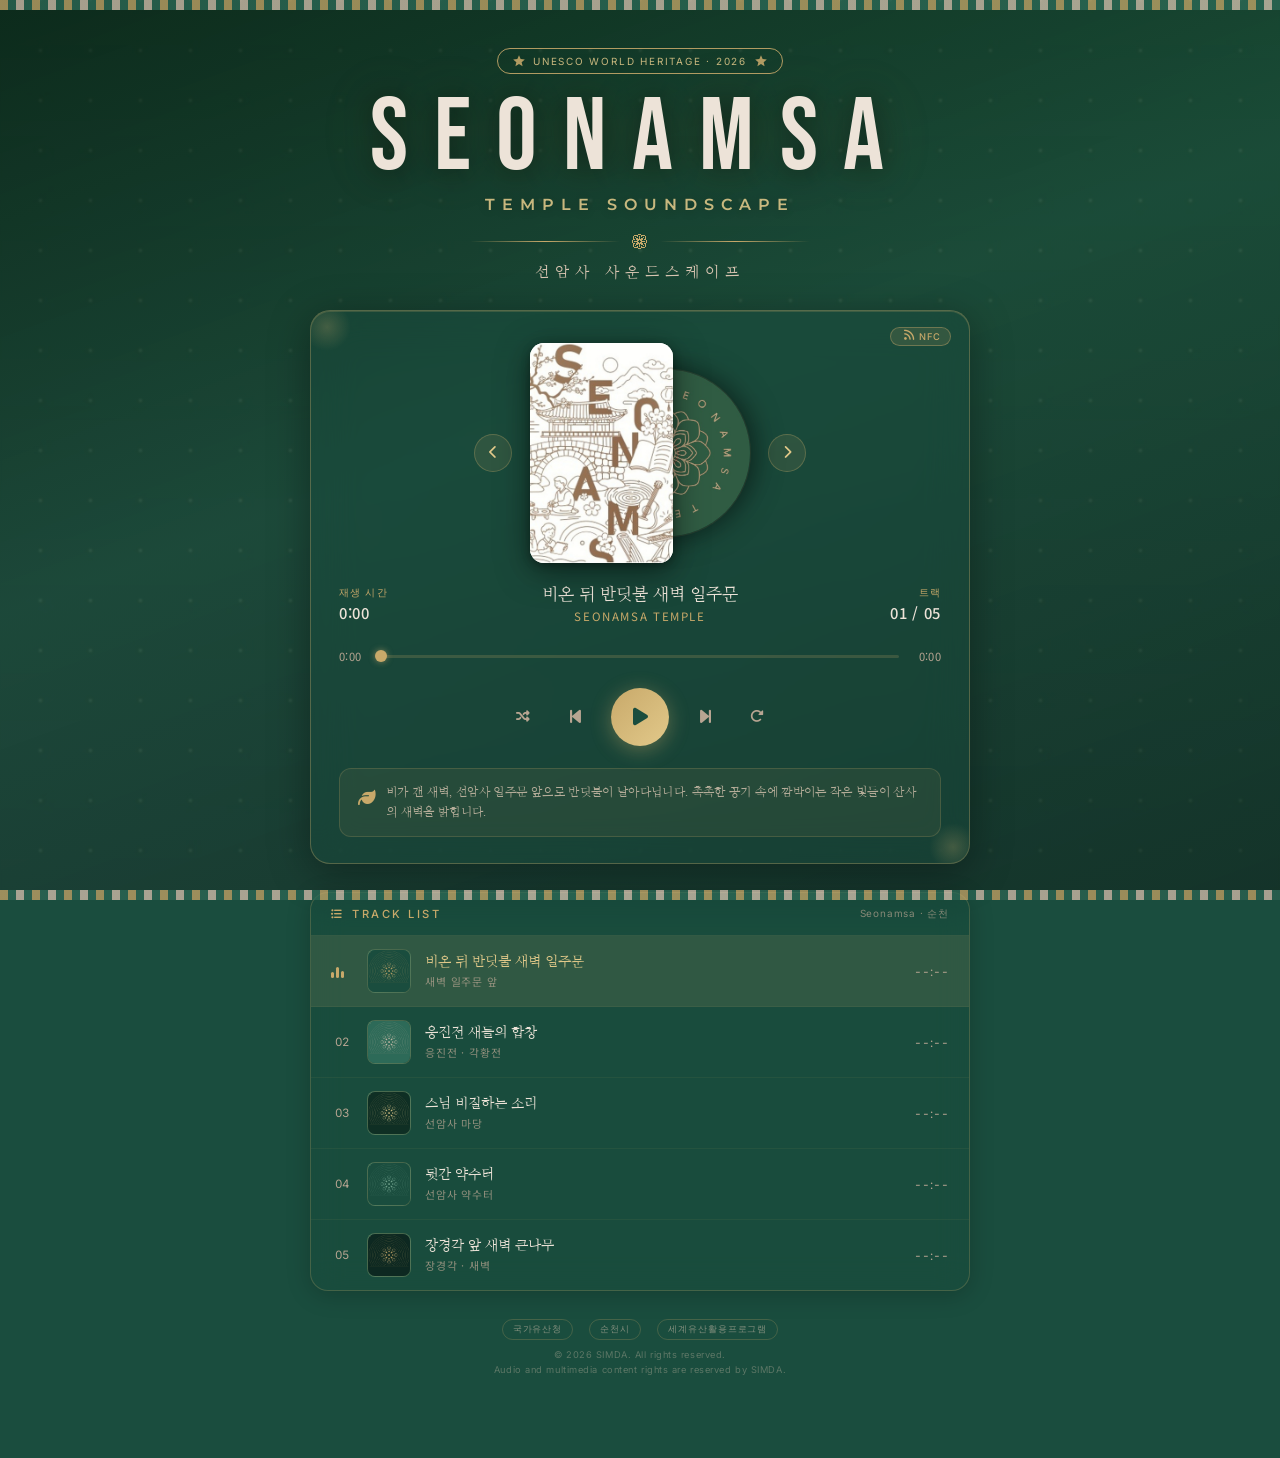
==== commit 636c88d6: "feat(seonamsa): 헤더 타이틀 폰트 Bebas Neue + Montserrat 교체 - 세련된 볼드체" ====
--- a/seonamsa/index.html
+++ b/seonamsa/index.html
@@ -9,7 +9,7 @@
   <!-- Fonts -->
   <link rel="preconnect" href="https://fonts.googleapis.com" />
   <link rel="preconnect" href="https://fonts.gstatic.com" crossorigin />
-  <link href="https://fonts.googleapis.com/css2?family=Nanum+Myeongjo:wght@400;700;800&family=Cinzel:wght@400;600;700;900&family=Cinzel+Decorative:wght@400;700&family=Noto+Sans+KR:wght@300;400;500&family=Inter:wght@300;400;500&display=swap" rel="stylesheet" />
+  <link href="https://fonts.googleapis.com/css2?family=Nanum+Myeongjo:wght@400;700;800&family=Bebas+Neue&family=Montserrat:wght@300;400;500;600;700&family=Noto+Sans+KR:wght@300;400;500&family=Inter:wght@300;400;500&display=swap" rel="stylesheet" />
 
   <!-- Icons -->
   <link rel="stylesheet" href="https://cdn.jsdelivr.net/npm/@fortawesome/fontawesome-free@6.4.0/css/all.min.css" />
--- a/seonamsa/css/style.css
+++ b/seonamsa/css/style.css
@@ -4,7 +4,7 @@
    =================================================== */
 
 /* ── Google Fonts (추가: Nanum Myeongjo 한글 세리프) ── */
-@import url('https://fonts.googleapis.com/css2?family=Nanum+Myeongjo:wght@400;700;800&family=Cinzel:wght@400;600;700;900&family=Cinzel+Decorative:wght@400;700&family=Noto+Sans+KR:wght@300;400;500&family=Inter:wght@300;400;500&display=swap');
+@import url('https://fonts.googleapis.com/css2?family=Nanum+Myeongjo:wght@400;700;800&family=Bebas+Neue&family=Montserrat:wght@300;400;500;600;700&family=Noto+Sans+KR:wght@300;400;500&family=Inter:wght@300;400;500&display=swap');
 
 /* ══════════════════════════════════════════
    CSS 변수 — 선암사 팔레트 (반드시 최상단)
@@ -141,7 +141,8 @@
   font-weight: 400;
   opacity: 0.88;
 }
-.unesco-badge::before {
+.unesco-badge::before,
+.unesco-badge::after {
   content: '';
   width: 14px;
   height: 14px;
@@ -164,24 +165,24 @@
 }
 
 .title-main {
-  font-family: 'Cinzel', serif;
+  font-family: 'Bebas Neue', sans-serif;
   font-style: normal;
-  font-weight: 700;
-  font-size: clamp(2.6rem, 8.5vw, 5.2rem);
+  font-weight: 400;
+  font-size: clamp(3.2rem, 10vw, 6.4rem);
   color: var(--beige-light);
-  letter-spacing: 0.18em;
+  letter-spacing: 0.25em;
   text-transform: uppercase;
   text-shadow: 0 2px 28px rgba(0,0,0,0.45), 0 0 60px rgba(195,160,90,0.15);
   line-height: 1;
 }
 
 .title-sub {
-  font-family: 'Cinzel', serif;
+  font-family: 'Montserrat', sans-serif;
   font-style: normal;
-  font-weight: 400;
-  font-size: clamp(0.82rem, 2.6vw, 1.15rem);
+  font-weight: 600;
+  font-size: clamp(0.72rem, 2.2vw, 0.98rem);
   color: var(--gold-light);
-  letter-spacing: 0.42em;
+  letter-spacing: 0.45em;
   text-transform: uppercase;
   opacity: 0.88;
   line-height: 1.7;
@@ -826,8 +827,8 @@
   .controls-section { gap: 12px; }
   .play-pause-btn { width: 52px; height: 52px; font-size: 1.15rem; }
   .ctrl-md { width: 36px; height: 36px; }
-  .title-main { font-size: clamp(2.2rem, 10vw, 3.4rem); letter-spacing: 0.18em; }
-  .title-sub  { font-size: clamp(0.75rem, 3vw, 1rem); letter-spacing: 0.28em; }
+  .title-main { font-size: clamp(2.6rem, 11vw, 4rem); letter-spacing: 0.2em; }
+  .title-sub  { font-size: clamp(0.65rem, 2.8vw, 0.88rem); letter-spacing: 0.35em; }
 }
 
 @media (max-width: 380px) {
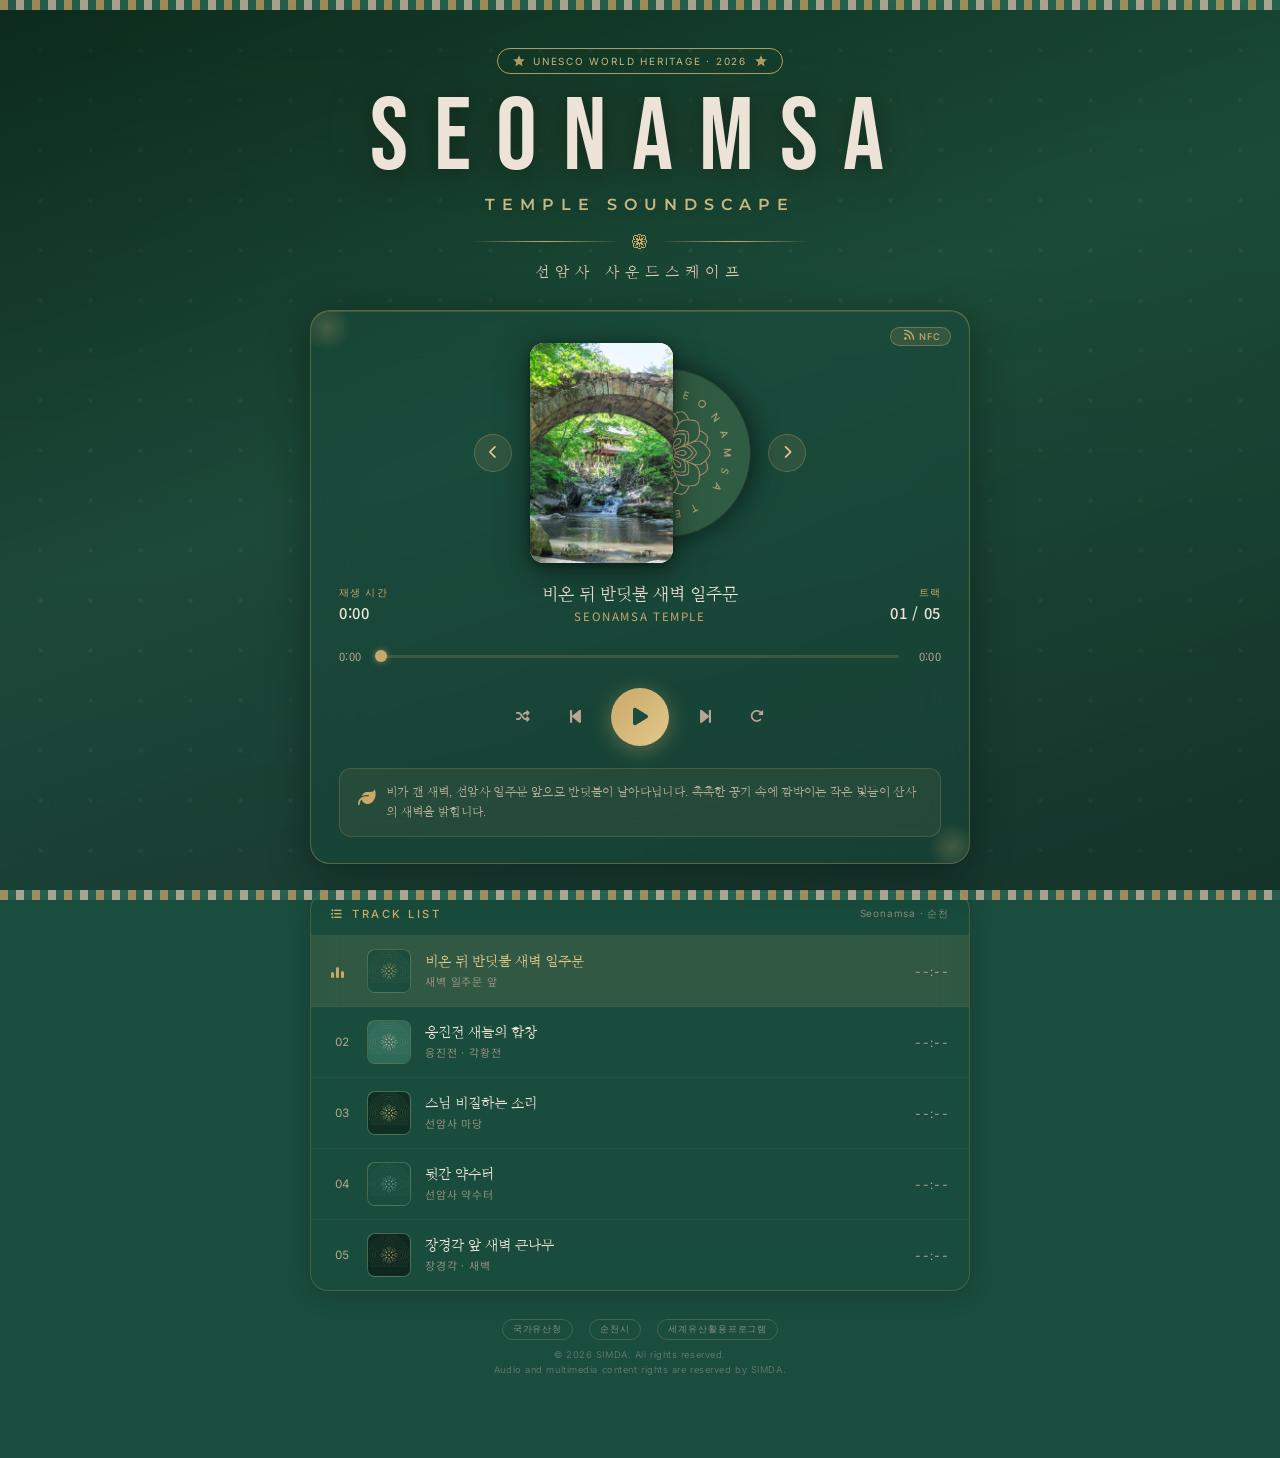
==== commit c696db4c: "feat(og-meta): 링크 공유 미리보기용 Open Graph / Twitter Card 메타태그 추가 - suncheonman/index.html, seonamsa/inde" ====
--- a/seonamsa/index.html
+++ b/seonamsa/index.html
@@ -5,6 +5,19 @@
   <meta name="viewport" content="width=device-width, initial-scale=1.0" />
   <title>Seonamsa Temple Soundscape — 선암사 사운드스케이프</title>
   <meta name="description" content="유네스코 세계유산 선암사의 소리를 담은 사운드트랙. 종소리, 새소리, 계곡 물소리로 만나는 선암사의 고요한 시간." />
+
+  <!-- Open Graph / 링크 미리보기 -->
+  <meta property="og:type" content="website" />
+  <meta property="og:title" content="Seonamsa Temple Soundscape — 선암사 사운드스케이프" />
+  <meta property="og:description" content="유네스코 세계유산 선암사의 소리를 담은 사운드트랙. 종소리, 새소리, 계곡 물소리로 만나는 선암사의 고요한 시간." />
+  <meta property="og:image" content="https://soundcollect1.onrender.com/seonamsa/images/cd_cover.jpg" />
+  <meta property="og:image:width" content="900" />
+  <meta property="og:image:height" content="900" />
+  <meta property="og:url" content="https://soundcollect1.onrender.com/seonamsa" />
+  <meta name="twitter:card" content="summary_large_image" />
+  <meta name="twitter:title" content="Seonamsa Temple Soundscape — 선암사 사운드스케이프" />
+  <meta name="twitter:description" content="유네스코 세계유산 선암사의 소리를 담은 사운드트랙." />
+  <meta name="twitter:image" content="https://soundcollect1.onrender.com/seonamsa/images/cd_cover.jpg" />
 
   <!-- Fonts -->
   <link rel="preconnect" href="https://fonts.googleapis.com" />
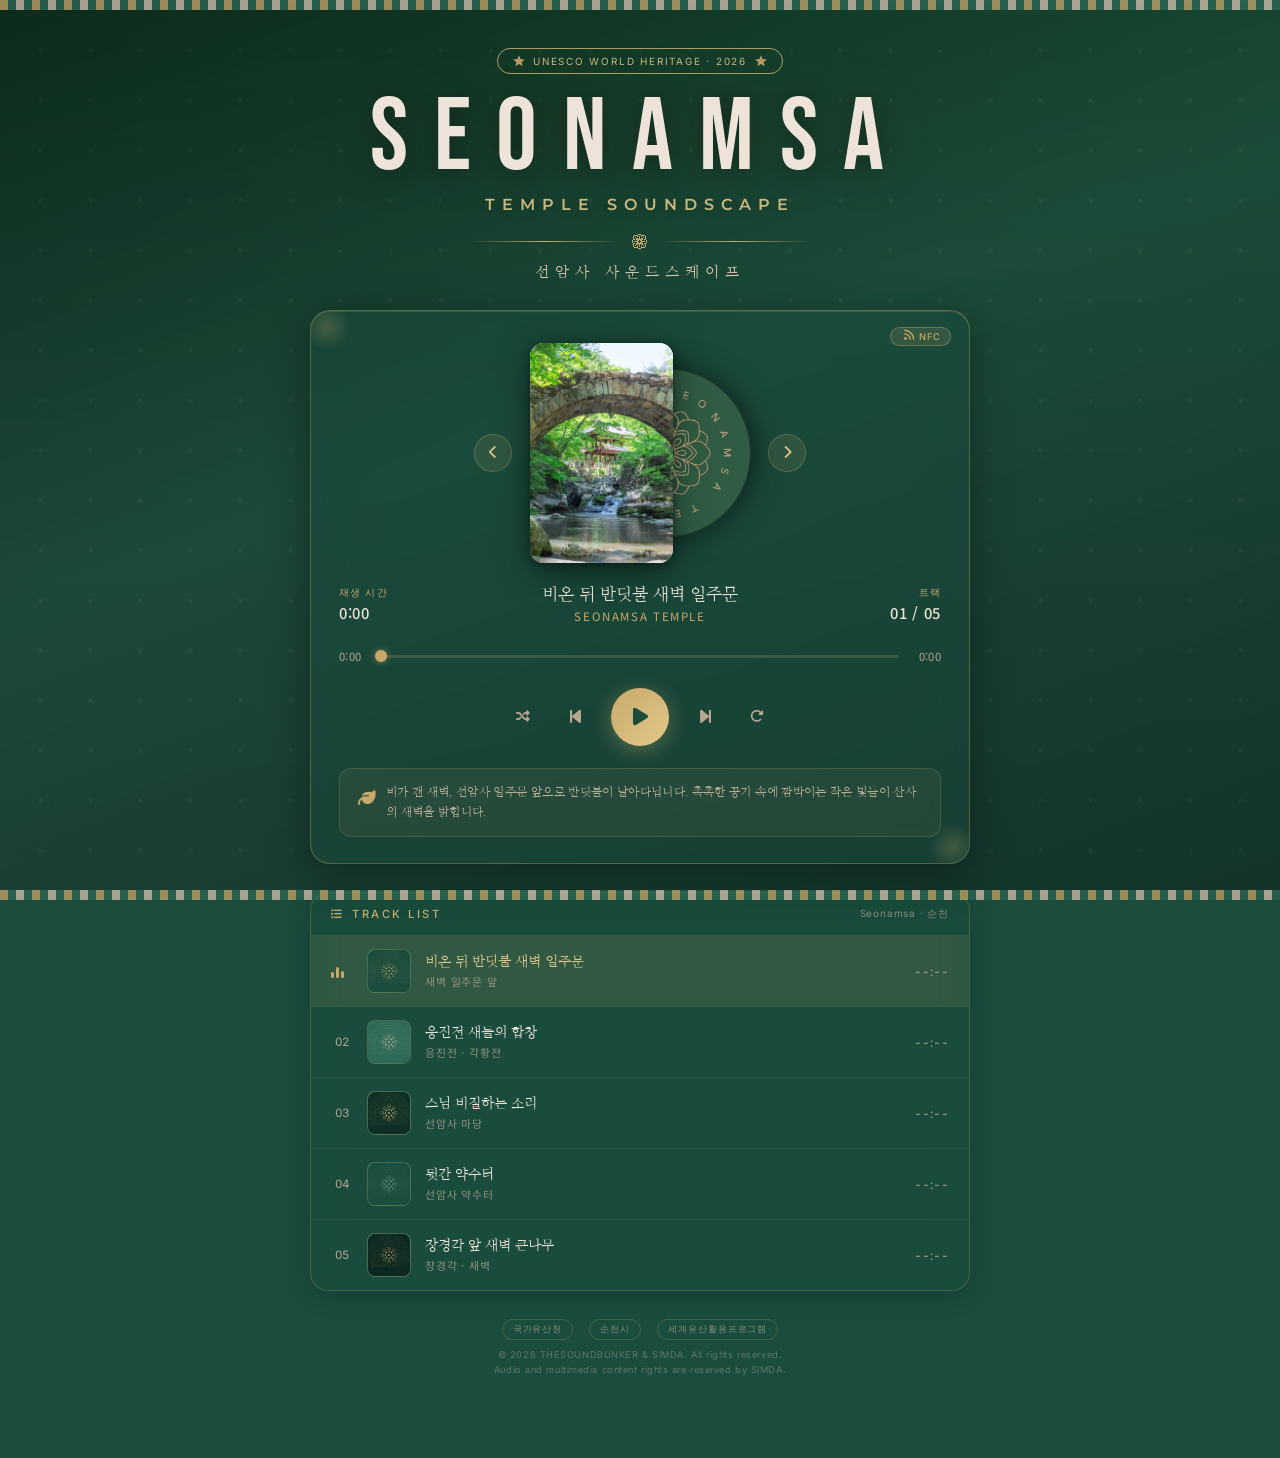
==== commit bfb0b5e8: "fix(footer): 저작권 표기를 'THESOUNDBUNKER & SIMDA'로 수정 - suncheonman/index.html, seonamsa/index.html 하단 f" ====
--- a/seonamsa/index.html
+++ b/seonamsa/index.html
@@ -172,7 +172,7 @@
         <span class="footer-badge">세계유산활용프로그램</span>
       </div>
       <p class="footer-copy">
-        © 2026 SIMDA. All rights reserved.<br>
+        © 2026 THESOUNDBUNKER &amp; SIMDA. All rights reserved.<br>
         Audio and multimedia content rights are reserved by SIMDA.
       </p>
     </footer>
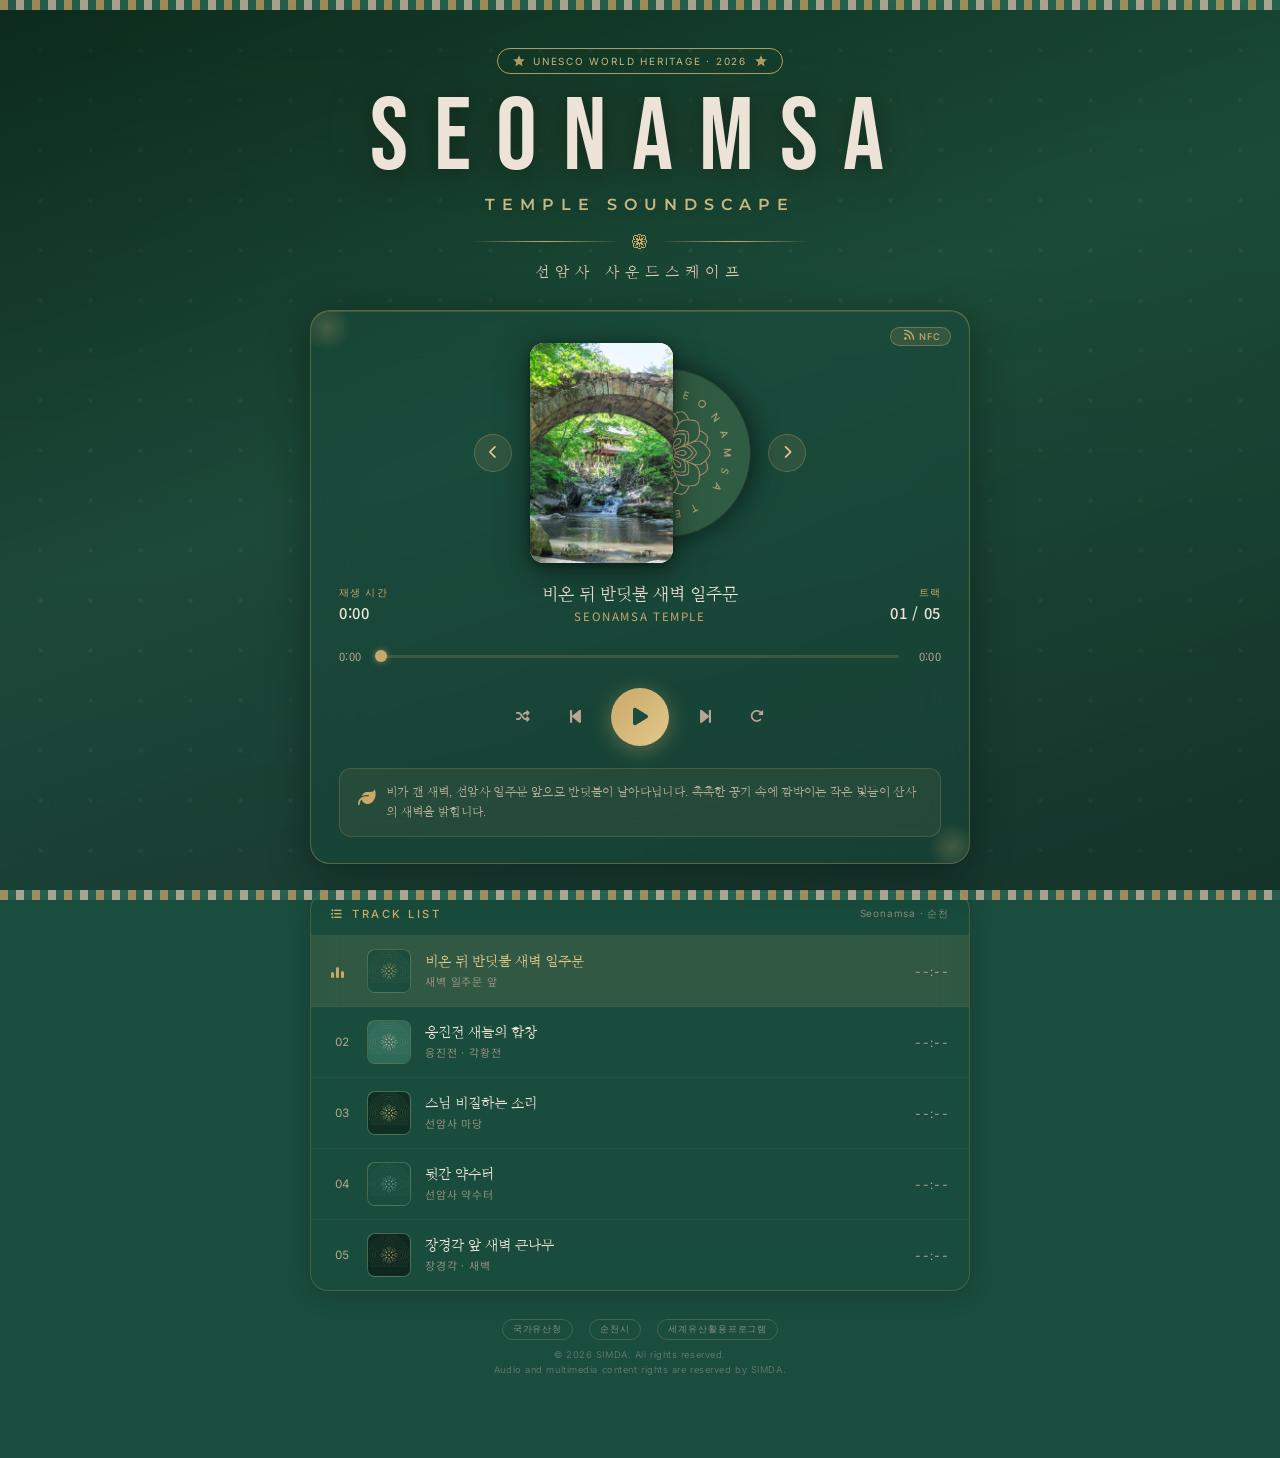
==== commit aa7867dd: "fix(footer): 페이지별 저작권 표기 분리 - suncheonman/index.html: © 2026 THESOUNDBUNKER. All rights reserved. - " ====
--- a/seonamsa/index.html
+++ b/seonamsa/index.html
@@ -172,7 +172,7 @@
         <span class="footer-badge">세계유산활용프로그램</span>
       </div>
       <p class="footer-copy">
-        © 2026 THESOUNDBUNKER &amp; SIMDA. All rights reserved.<br>
+        © 2026 SIMDA. All rights reserved.<br>
         Audio and multimedia content rights are reserved by SIMDA.
       </p>
     </footer>
